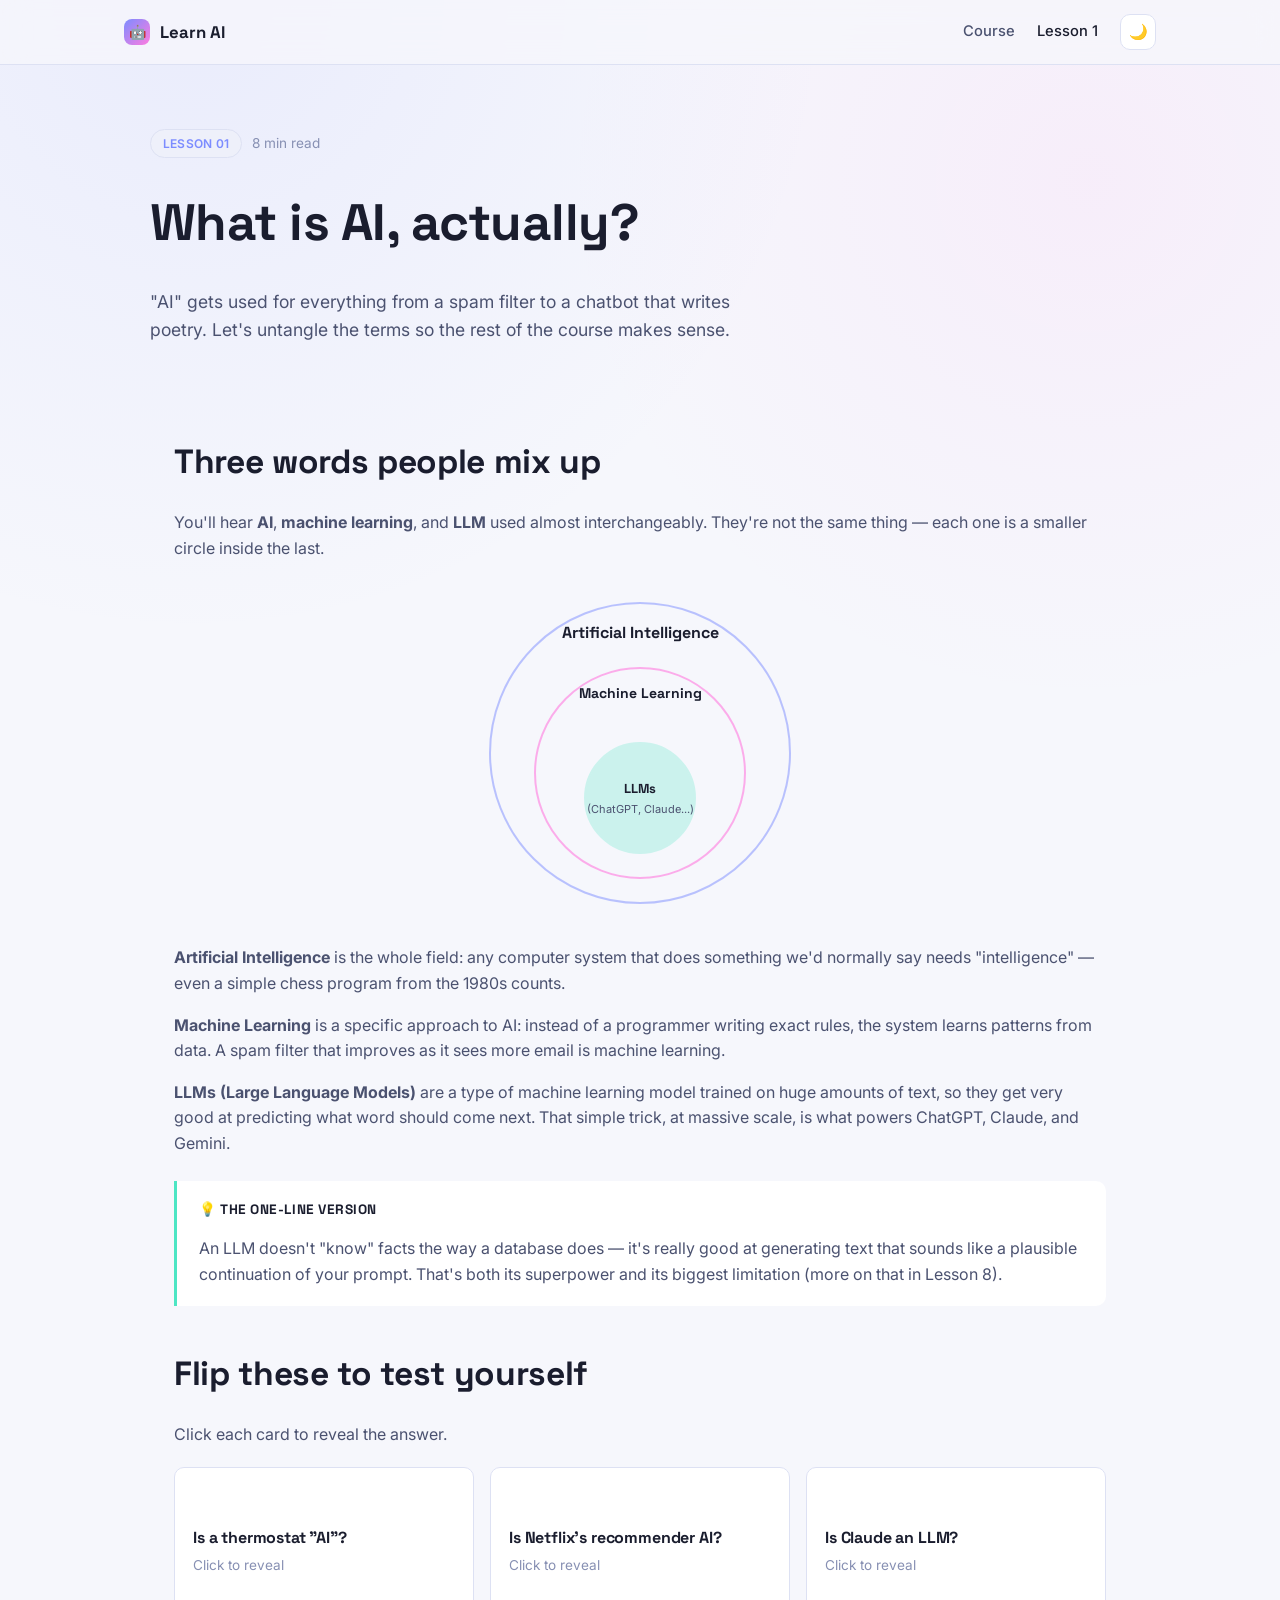
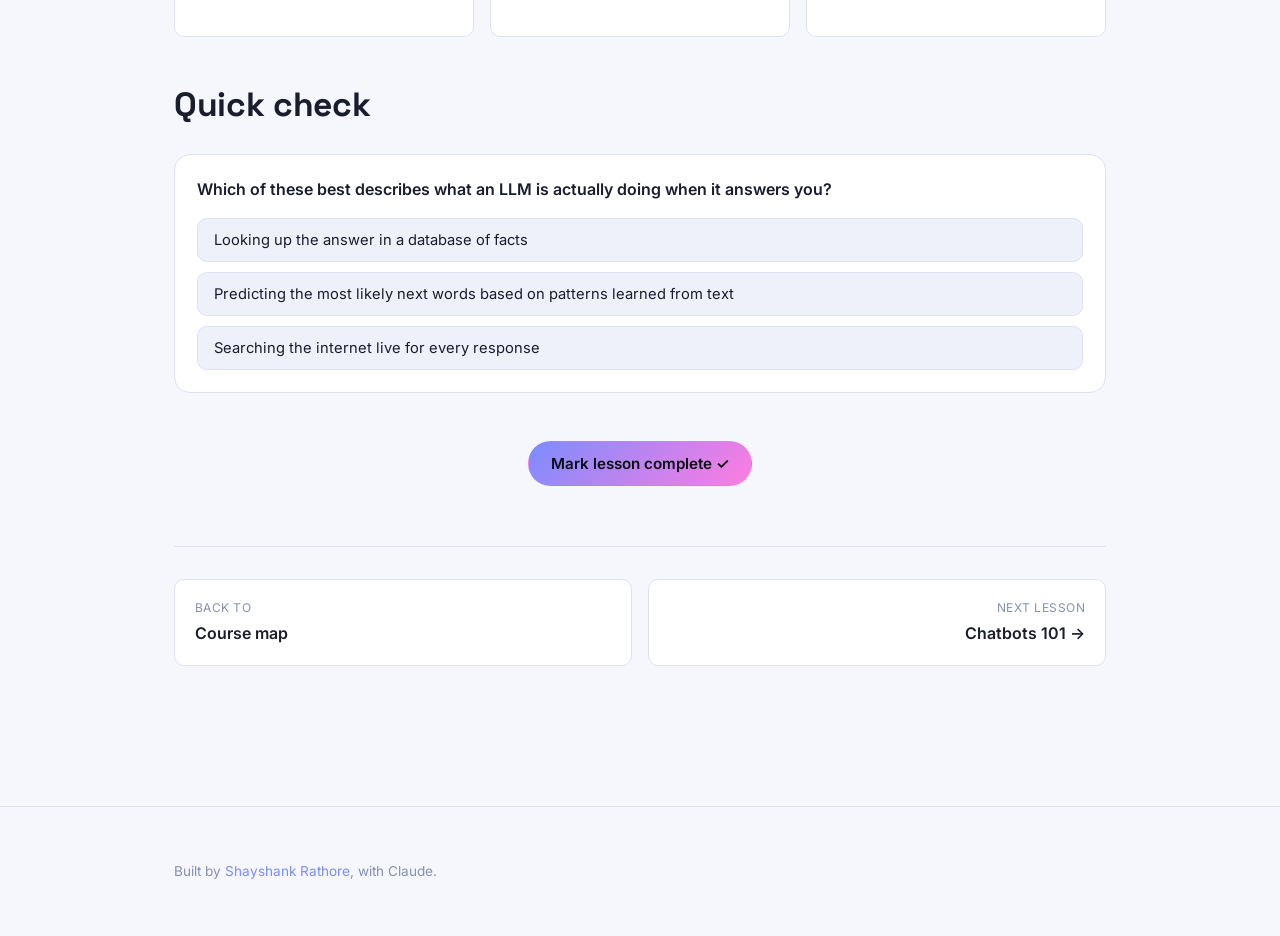
==== lessons/01-what-is-ai.html @ 83e0a73e "Add interactive Learn AI course: 8 lessons on using AI tools Beginner-friendly, browser-based course" ====
<!doctype html>
<html lang="en">
<head>
<meta charset="UTF-8">
<meta name="viewport" content="width=device-width, initial-scale=1.0">
<title>What is AI, actually? — Learn AI</title>
<link rel="icon" href="data:image/svg+xml,<svg xmlns=%22http://www.w3.org/2000/svg%22 viewBox=%220 0 100 100%22><text y=%22.9em%22 font-size=%2290%22>🤖</text></svg>">
<link rel="stylesheet" href="../assets/css/style.css">
</head>
<body data-lesson="what-is-ai">

<nav class="site-nav">
  <div class="wrap">
    <a href="../index.html" class="brand"><span class="logo-dot">🤖</span> Learn AI</a>
    <div class="nav-links">
      <a href="../index.html">Course</a>
      <a href="#" class="active">Lesson 1</a>
      <button class="theme-toggle" onclick="toggleTheme()" aria-label="Toggle theme">🌙</button>
    </div>
  </div>
</nav>

<header class="wrap lesson-hero">
  <div class="lesson-meta">
    <span class="pill">Lesson 01</span>
    <span style="color:var(--text-faint); font-size:0.85rem;">8 min read</span>
  </div>
  <h1>What is AI, actually?</h1>
  <p style="font-size:1.1rem; max-width:640px;">"AI" gets used for everything from a spam filter to a chatbot that writes poetry. Let's untangle the terms so the rest of the course makes sense.</p>
</header>

<main class="wrap lesson-body">

  <section>
    <h2>Three words people mix up</h2>
    <p>You'll hear <strong>AI</strong>, <strong>machine learning</strong>, and <strong>LLM</strong> used almost interchangeably. They're not the same thing — each one is a smaller circle inside the last.</p>

    <div style="display:flex; justify-content:center; margin: 32px 0;">
      <svg viewBox="0 0 420 320" style="width:100%; max-width:420px;">
        <circle cx="210" cy="160" r="150" fill="none" stroke="var(--accent)" stroke-width="2" opacity="0.5"/>
        <circle cx="210" cy="180" r="105" fill="none" stroke="var(--accent-2)" stroke-width="2" opacity="0.6"/>
        <circle cx="210" cy="205" r="55" fill="var(--accent-3)" opacity="0.25" stroke="var(--accent-3)" stroke-width="2"/>
        <text x="210" y="45" text-anchor="middle" fill="var(--text)" font-family="Space Grotesk, sans-serif" font-weight="700" font-size="16">Artificial Intelligence</text>
        <text x="210" y="105" text-anchor="middle" fill="var(--text)" font-family="Space Grotesk, sans-serif" font-weight="700" font-size="14">Machine Learning</text>
        <text x="210" y="200" text-anchor="middle" fill="var(--text)" font-family="Space Grotesk, sans-serif" font-weight="700" font-size="13">LLMs</text>
        <text x="210" y="220" text-anchor="middle" fill="var(--text-dim)" font-family="Inter, sans-serif" font-size="11">(ChatGPT, Claude...)</text>
      </svg>
    </div>

    <p><strong>Artificial Intelligence</strong> is the whole field: any computer system that does something we'd normally say needs "intelligence" — even a simple chess program from the 1980s counts.</p>
    <p><strong>Machine Learning</strong> is a specific approach to AI: instead of a programmer writing exact rules, the system learns patterns from data. A spam filter that improves as it sees more email is machine learning.</p>
    <p><strong>LLMs (Large Language Models)</strong> are a type of machine learning model trained on huge amounts of text, so they get very good at predicting what word should come next. That simple trick, at massive scale, is what powers ChatGPT, Claude, and Gemini.</p>

    <div class="callout tip">
      <span class="callout-label">💡 The one-line version</span>
      <p>An LLM doesn't "know" facts the way a database does — it's really good at generating text that sounds like a plausible continuation of your prompt. That's both its superpower and its biggest limitation (more on that in Lesson 8).</p>
    </div>
  </section>

  <section>
    <h2>Flip these to test yourself</h2>
    <p>Click each card to reveal the answer.</p>
    <div style="display:grid; grid-template-columns:repeat(auto-fit,minmax(180px,1fr)); gap:16px; margin-top:20px;">

      <div class="flip-card" onclick="this.classList.toggle('flipped')">
        <div class="flip-inner">
          <div class="flip-front"><h4 style="margin:0;">Is a thermostat "AI"?</h4><p style="margin:8px 0 0; font-size:0.85rem; color:var(--text-faint);">Click to reveal</p></div>
          <div class="flip-back">Not really — it just follows a fixed rule ("if temp &lt; X, turn on heat"). No learning, no adapting. That's traditional programming, not AI.</div>
        </div>
      </div>

      <div class="flip-card" onclick="this.classList.toggle('flipped')">
        <div class="flip-inner">
          <div class="flip-front"><h4 style="margin:0;">Is Netflix's recommender AI?</h4><p style="margin:8px 0 0; font-size:0.85rem; color:var(--text-faint);">Click to reveal</p></div>
          <div class="flip-back">Yes — it's machine learning. It learns patterns from millions of viewing histories rather than following hand-written rules.</div>
        </div>
      </div>

      <div class="flip-card" onclick="this.classList.toggle('flipped')">
        <div class="flip-inner">
          <div class="flip-front"><h4 style="margin:0;">Is Claude an LLM?</h4><p style="margin:8px 0 0; font-size:0.85rem; color:var(--text-faint);">Click to reveal</p></div>
          <div class="flip-back">Yes — Claude is a large language model made by Anthropic, trained on text to predict and generate language, and fine-tuned to be a helpful assistant.</div>
        </div>
      </div>

    </div>
  </section>

  <section>
    <h2>Quick check</h2>
    <div class="quiz" id="quiz1">
      <p style="margin-top:0; font-weight:600; color:var(--text);">Which of these best describes what an LLM is actually doing when it answers you?</p>
      <button class="quiz-opt" data-correct="false">Looking up the answer in a database of facts</button>
      <button class="quiz-opt" data-correct="true">Predicting the most likely next words based on patterns learned from text</button>
      <button class="quiz-opt" data-correct="false">Searching the internet live for every response</button>
      <div class="quiz-feedback" id="quiz1-feedback"></div>
    </div>
  </section>

  <div style="text-align:center; margin-top:20px;">
    <button class="btn btn-primary" onclick="markLessonComplete()">Mark lesson complete ✓</button>
    <p id="complete-marker" style="margin-top:10px; color:var(--accent-3); font-size:0.9rem;"></p>
  </div>

  <div class="lesson-nav-footer">
    <a href="../index.html" class="nav-card"><small>Back to</small><span>Course map</span></a>
    <a href="02-chatbots-101.html" class="nav-card next"><small>Next lesson</small><span>Chatbots 101 →</span></a>
  </div>

</main>

<footer class="site-footer">
  <div class="wrap"><p>Built by <a href="https://github.com/shayshankr" target="_blank" rel="noopener">Shayshank Rathore</a>, with Claude.</p></div>
</footer>

<script src="../assets/js/main.js"></script>
<script>
  document.querySelectorAll('#quiz1 .quiz-opt').forEach(btn => {
    btn.addEventListener('click', () => {
      const quiz = document.getElementById('quiz1');
      const fb = document.getElementById('quiz1-feedback');
      quiz.querySelectorAll('.quiz-opt').forEach(b => b.disabled = true);
      if (btn.dataset.correct === 'true') {
        btn.classList.add('correct');
        fb.textContent = '✓ Exactly — it\'s pattern prediction at massive scale, not lookup or live search.';
      } else {
        btn.classList.add('wrong');
        quiz.querySelector('[data-correct="true"]').classList.add('correct');
        fb.textContent = 'Not quite — the correct answer is highlighted above. LLMs predict likely next words from learned patterns.';
      }
      fb.classList.add('show');
    });
  });
</script>
</body>
</html>
---- assets/css/style.css ----
/* Learn AI — shared design system */

@import url('https://fonts.googleapis.com/css2?family=Space+Grotesk:wght@500;600;700&family=Inter:wght@400;500;600;700&family=JetBrains+Mono:wght@400;500&display=swap');

:root {
  --bg: #0b0e17;
  --bg-elevated: #12162238;
  --panel: #131826;
  --panel-2: #1a2033;
  --border: #262e46;
  --text: #eef1fb;
  --text-dim: #9aa4c4;
  --text-faint: #626d92;
  --accent: #7c8cff;
  --accent-2: #ff7ce0;
  --accent-3: #4de6c4;
  --accent-4: #ffb84d;
  --grad: linear-gradient(135deg, var(--accent) 0%, var(--accent-2) 100%);
  --grad-warm: linear-gradient(135deg, var(--accent-4) 0%, var(--accent-2) 100%);
  --grad-cool: linear-gradient(135deg, var(--accent-3) 0%, var(--accent) 100%);
  --radius: 16px;
  --radius-sm: 10px;
  --shadow: 0 20px 60px -20px rgba(0,0,0,0.5);
  --font-display: 'Space Grotesk', 'Segoe UI', system-ui, sans-serif;
  --font-body: 'Inter', 'Segoe UI', system-ui, sans-serif;
  --font-mono: 'JetBrains Mono', ui-monospace, monospace;
}

:root[data-theme="light"] {
  --bg: #f6f7fc;
  --panel: #ffffff;
  --panel-2: #eef0fa;
  --border: #dde1f3;
  --text: #1a1d2e;
  --text-dim: #4b5270;
  --text-faint: #8790b3;
  --shadow: 0 20px 50px -20px rgba(30,40,90,0.18);
}

@media (prefers-color-scheme: light) {
  :root:not([data-theme="dark"]) {
    --bg: #f6f7fc;
    --panel: #ffffff;
    --panel-2: #eef0fa;
    --border: #dde1f3;
    --text: #1a1d2e;
    --text-dim: #4b5270;
    --text-faint: #8790b3;
    --shadow: 0 20px 50px -20px rgba(30,40,90,0.18);
  }
}

* { box-sizing: border-box; }
html { scroll-behavior: smooth; }

body {
  margin: 0;
  background: var(--bg);
  color: var(--text);
  font-family: var(--font-body);
  line-height: 1.6;
  transition: background .25s ease, color .25s ease;
  background-image:
    radial-gradient(circle at 15% 0%, rgba(124,140,255,0.10), transparent 45%),
    radial-gradient(circle at 85% 20%, rgba(255,124,224,0.08), transparent 40%);
  background-attachment: fixed;
}

h1, h2, h3, h4 { font-family: var(--font-display); line-height: 1.2; letter-spacing: -0.01em; }
h1 { font-size: clamp(2rem, 5vw, 3.2rem); font-weight: 700; }
h2 { font-size: clamp(1.5rem, 3vw, 2.1rem); font-weight: 700; margin-top: 3rem; }
h3 { font-size: 1.3rem; font-weight: 600; }
p { color: var(--text-dim); }
a { color: var(--accent); text-decoration: none; }
code, pre { font-family: var(--font-mono); }

.wrap { max-width: 980px; margin: 0 auto; padding: 0 24px; }

/* ---- Nav ---- */
.site-nav {
  position: sticky; top: 0; z-index: 50;
  backdrop-filter: blur(14px);
  background: color-mix(in srgb, var(--bg) 78%, transparent);
  border-bottom: 1px solid var(--border);
}
.site-nav .wrap { max-width: 1080px; display: flex; align-items: center; justify-content: space-between; height: 64px; }
.brand { display: flex; align-items: center; gap: 10px; font-family: var(--font-display); font-weight: 700; font-size: 1.05rem; color: var(--text); }
.brand .logo-dot { width: 26px; height: 26px; border-radius: 8px; background: var(--grad); display: inline-flex; align-items: center; justify-content: center; font-size: 14px; }
.nav-links { display: flex; align-items: center; gap: 22px; }
.nav-links a { color: var(--text-dim); font-size: 0.92rem; font-weight: 500; }
.nav-links a:hover, .nav-links a.active { color: var(--text); }
.theme-toggle {
  border: 1px solid var(--border); background: var(--panel); color: var(--text);
  width: 36px; height: 36px; border-radius: 10px; cursor: pointer; font-size: 15px;
  display: flex; align-items: center; justify-content: center;
}
.theme-toggle:hover { border-color: var(--accent); }

/* ---- Buttons ---- */
.btn {
  display: inline-flex; align-items: center; gap: 8px;
  padding: 12px 22px; border-radius: 999px; font-weight: 600; font-size: 0.95rem;
  border: 1px solid transparent; cursor: pointer; transition: transform .15s ease, box-shadow .15s ease;
  font-family: var(--font-body);
}
.btn-primary { background: var(--grad); color: #0b0e17; }
.btn-primary:hover { transform: translateY(-2px); box-shadow: 0 10px 30px -10px rgba(124,140,255,0.6); }
.btn-ghost { background: var(--panel); color: var(--text); border-color: var(--border); }
.btn-ghost:hover { border-color: var(--accent); color: var(--accent); transform: translateY(-2px); }
.btn-sm { padding: 8px 16px; font-size: 0.85rem; }

/* ---- Cards / panels ---- */
.card {
  background: var(--panel); border: 1px solid var(--border); border-radius: var(--radius);
  padding: 24px; box-shadow: var(--shadow);
}
.pill {
  display: inline-block; padding: 4px 12px; border-radius: 999px; font-size: 0.75rem;
  font-weight: 600; letter-spacing: 0.02em; text-transform: uppercase;
  background: var(--panel-2); color: var(--accent); border: 1px solid var(--border);
}

/* ---- Lesson layout ---- */
.lesson-hero { padding: 64px 0 32px; }
.lesson-meta { display: flex; gap: 10px; align-items: center; margin-bottom: 18px; flex-wrap: wrap; }
.lesson-body { padding-bottom: 80px; }
.lesson-body section { margin-bottom: 48px; }
.callout {
  border-left: 3px solid var(--accent); background: var(--panel); border-radius: 0 var(--radius-sm) var(--radius-sm) 0;
  padding: 18px 22px; margin: 24px 0;
}
.callout.warn { border-color: var(--accent-4); }
.callout.tip { border-color: var(--accent-3); }
.callout p:last-child { margin-bottom: 0; }
.callout-label { font-family: var(--font-display); font-weight: 700; font-size: 0.85rem; text-transform: uppercase; letter-spacing: 0.04em; margin-bottom: 6px; display: block; }

.lesson-nav-footer {
  display: flex; justify-content: space-between; gap: 16px; margin-top: 60px; padding-top: 32px; border-top: 1px solid var(--border);
}
.lesson-nav-footer a { flex: 1; }
.lesson-nav-footer .nav-card { display: block; padding: 18px 20px; border-radius: var(--radius-sm); border: 1px solid var(--border); background: var(--panel); }
.lesson-nav-footer .nav-card:hover { border-color: var(--accent); }
.lesson-nav-footer .nav-card small { display: block; color: var(--text-faint); font-size: 0.75rem; text-transform: uppercase; letter-spacing: 0.04em; margin-bottom: 4px; }
.lesson-nav-footer .nav-card span { color: var(--text); font-weight: 600; }
.lesson-nav-footer .next { text-align: right; }

/* ---- Progress dots on home ---- */
.progress-track { height: 6px; background: var(--panel-2); border-radius: 999px; overflow: hidden; border: 1px solid var(--border); }
.progress-fill { height: 100%; background: var(--grad); border-radius: 999px; transition: width .4s ease; }

/* ---- Grid of lesson cards ---- */
.lesson-grid { display: grid; grid-template-columns: repeat(auto-fit, minmax(260px, 1fr)); gap: 18px; margin-top: 24px; }
.lesson-card {
  position: relative; display: block; padding: 22px; border-radius: var(--radius); border: 1px solid var(--border);
  background: var(--panel); overflow: hidden; transition: transform .2s ease, border-color .2s ease;
}
.lesson-card:hover { transform: translateY(-4px); border-color: var(--accent); }
.lesson-card .num { font-family: var(--font-mono); color: var(--text-faint); font-size: 0.8rem; }
.lesson-card h3 { margin: 10px 0 6px; color: var(--text); }
.lesson-card p { font-size: 0.9rem; margin: 0; }
.lesson-card .done-badge { position: absolute; top: 18px; right: 18px; font-size: 1.1rem; opacity: 0; transition: opacity .2s ease; }
.lesson-card.done .done-badge { opacity: 1; }
.lesson-card.done { border-color: var(--accent-3); }

/* ---- Interactive widgets shared ---- */
.chat-box { border: 1px solid var(--border); border-radius: var(--radius); background: var(--panel); overflow: hidden; }
.chat-header { padding: 12px 18px; border-bottom: 1px solid var(--border); display: flex; gap: 8px; align-items: center; font-size: 0.85rem; color: var(--text-faint); }
.chat-dot { width: 9px; height: 9px; border-radius: 50%; }
.chat-log { padding: 18px; display: flex; flex-direction: column; gap: 14px; min-height: 120px; max-height: 340px; overflow-y: auto; }
.msg { max-width: 85%; padding: 10px 14px; border-radius: 14px; font-size: 0.92rem; }
.msg.user { align-self: flex-end; background: var(--grad); color: #0b0e17; border-bottom-right-radius: 4px; }
.msg.ai { align-self: flex-start; background: var(--panel-2); color: var(--text); border-bottom-left-radius: 4px; }
.chat-input-row { display: flex; gap: 8px; padding: 14px; border-top: 1px solid var(--border); }
.chat-input-row input { flex: 1; background: var(--panel-2); border: 1px solid var(--border); border-radius: 999px; padding: 10px 16px; color: var(--text); font-family: var(--font-body); }
.chat-input-row input:focus { outline: none; border-color: var(--accent); }

.quiz { background: var(--panel); border: 1px solid var(--border); border-radius: var(--radius); padding: 22px; }
.quiz-opt { display: block; width: 100%; text-align: left; padding: 12px 16px; margin-top: 10px; border-radius: var(--radius-sm); border: 1px solid var(--border); background: var(--panel-2); color: var(--text); cursor: pointer; font-family: var(--font-body); font-size: 0.92rem; }
.quiz-opt:hover { border-color: var(--accent); }
.quiz-opt.correct { border-color: var(--accent-3); background: color-mix(in srgb, var(--accent-3) 15%, var(--panel-2)); }
.quiz-opt.wrong { border-color: #ff6b7a; background: color-mix(in srgb, #ff6b7a 15%, var(--panel-2)); }
.quiz-feedback { margin-top: 12px; font-size: 0.9rem; display: none; }
.quiz-feedback.show { display: block; }

.tool-compare { display: grid; grid-template-columns: repeat(auto-fit, minmax(200px,1fr)); gap: 14px; }
.tool-card { border: 1px solid var(--border); background: var(--panel); border-radius: var(--radius-sm); padding: 16px; }
.tool-card .icon { font-size: 1.6rem; }
.tool-card h4 { margin: 8px 0 4px; font-family: var(--font-display); }
.tool-card ul { padding-left: 18px; margin: 8px 0 0; font-size: 0.85rem; color: var(--text-dim); }

.flip-card { perspective: 1200px; height: 170px; }
.flip-inner { position: relative; width: 100%; height: 100%; transition: transform .5s; transform-style: preserve-3d; cursor: pointer; }
.flip-card.flipped .flip-inner { transform: rotateY(180deg); }
.flip-front, .flip-back { position: absolute; inset: 0; backface-visibility: hidden; border-radius: var(--radius-sm); border: 1px solid var(--border); padding: 18px; display: flex; flex-direction: column; justify-content: center; }
.flip-front { background: var(--panel); }
.flip-back { background: var(--panel-2); transform: rotateY(180deg); font-size: 0.88rem; }

.slider-row { display: flex; align-items: center; gap: 14px; margin: 18px 0; }
.slider-row input[type=range] { flex: 1; accent-color: var(--accent); }

footer.site-footer { border-top: 1px solid var(--border); padding: 40px 0; margin-top: 60px; }
footer.site-footer p { font-size: 0.85rem; color: var(--text-faint); }

@media (max-width: 640px) {
  .nav-links { display: none; }
  .lesson-nav-footer { flex-direction: column; }
}
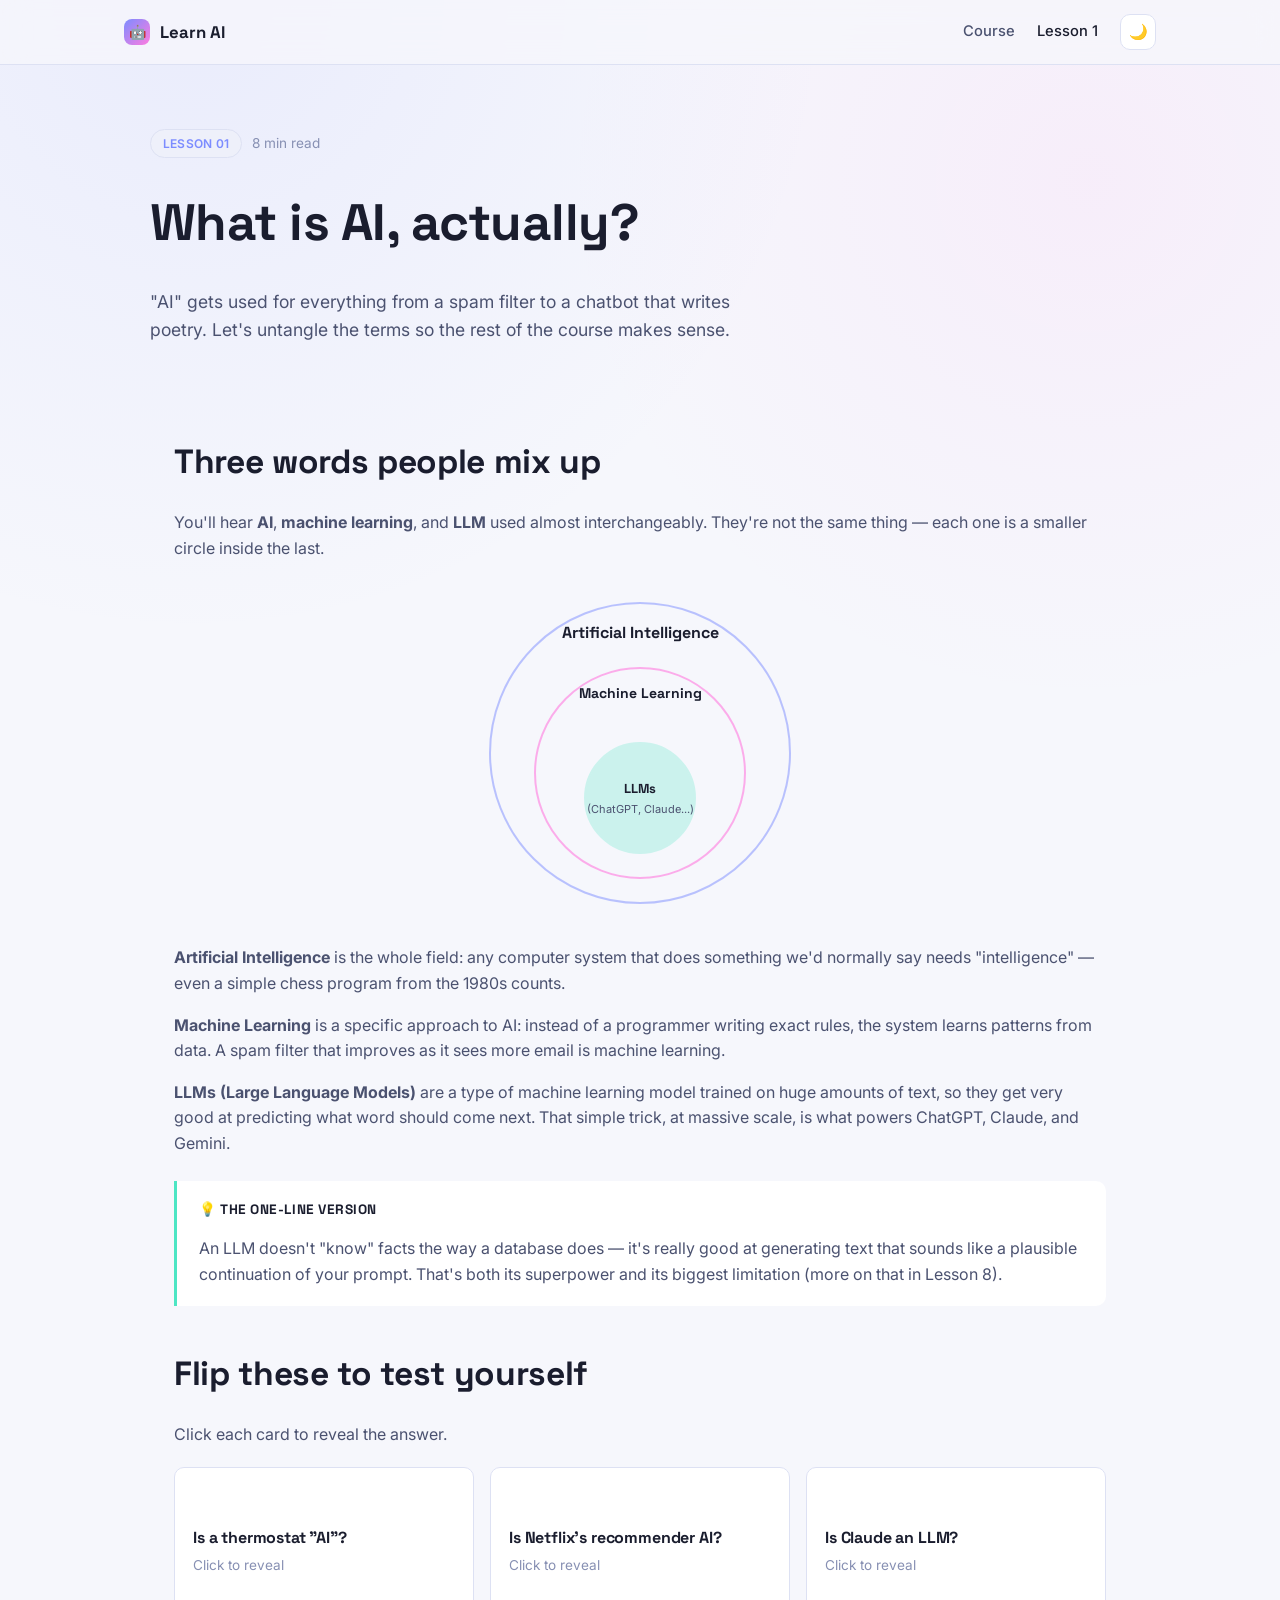
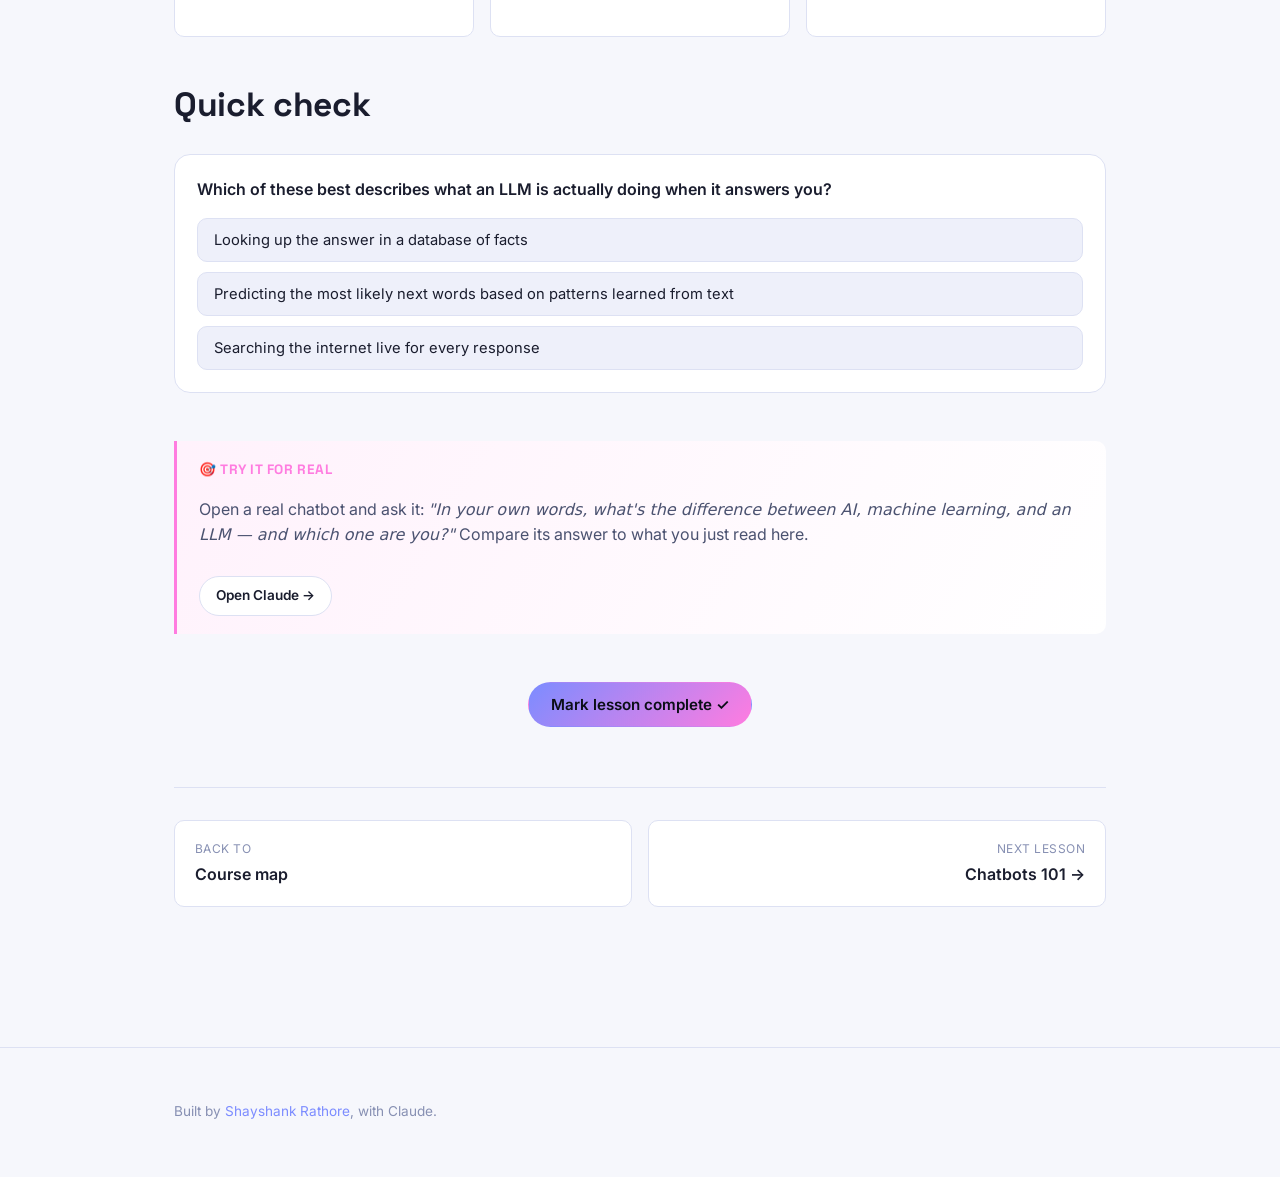
==== commit 19613247: "Add "Try it for real" nudge to every lesson Each lesson ends with a concrete real-world action and a" ====
--- a/lessons/01-what-is-ai.html
+++ b/lessons/01-what-is-ai.html
@@ -97,6 +97,14 @@
     </div>
   </section>
 
+  <section>
+    <div class="callout real">
+      <span class="callout-label">🎯 Try it for real</span>
+      <p>Open a real chatbot and ask it: <em>"In your own words, what's the difference between AI, machine learning, and an LLM — and which one are you?"</em> Compare its answer to what you just read here.</p>
+      <a href="https://claude.ai" target="_blank" rel="noopener" class="btn btn-ghost btn-sm">Open Claude →</a>
+    </div>
+  </section>
+
   <div style="text-align:center; margin-top:20px;">
     <button class="btn btn-primary" onclick="markLessonComplete()">Mark lesson complete ✓</button>
     <p id="complete-marker" style="margin-top:10px; color:var(--accent-3); font-size:0.9rem;"></p>
--- a/assets/css/style.css
+++ b/assets/css/style.css
@@ -131,8 +131,14 @@
 }
 .callout.warn { border-color: var(--accent-4); }
 .callout.tip { border-color: var(--accent-3); }
+.callout.real {
+  border-left-color: var(--accent-2);
+  background: linear-gradient(120deg, color-mix(in srgb, var(--accent-2) 10%, var(--panel)), var(--panel));
+}
 .callout p:last-child { margin-bottom: 0; }
 .callout-label { font-family: var(--font-display); font-weight: 700; font-size: 0.85rem; text-transform: uppercase; letter-spacing: 0.04em; margin-bottom: 6px; display: block; }
+.callout.real .callout-label { color: var(--accent-2); }
+.callout.real .btn { margin-top: 12px; }
 
 .lesson-nav-footer {
   display: flex; justify-content: space-between; gap: 16px; margin-top: 60px; padding-top: 32px; border-top: 1px solid var(--border);
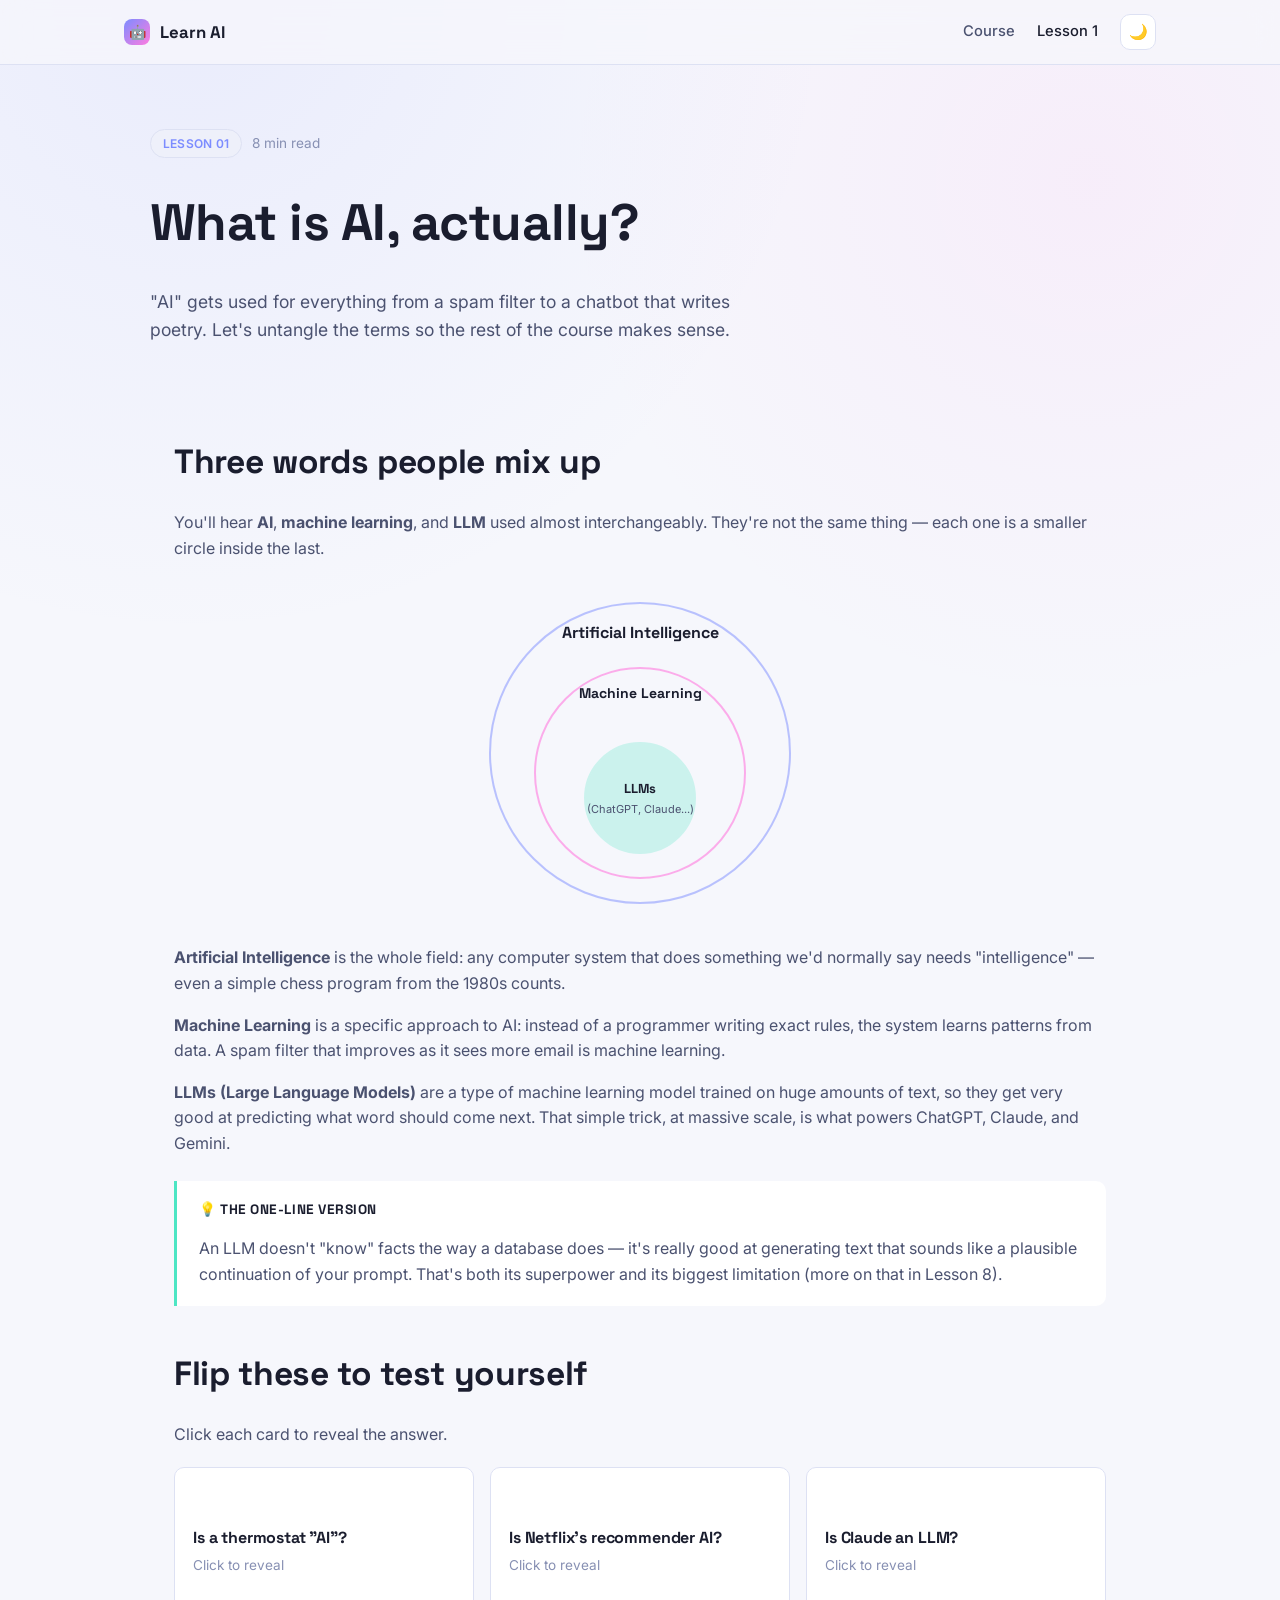
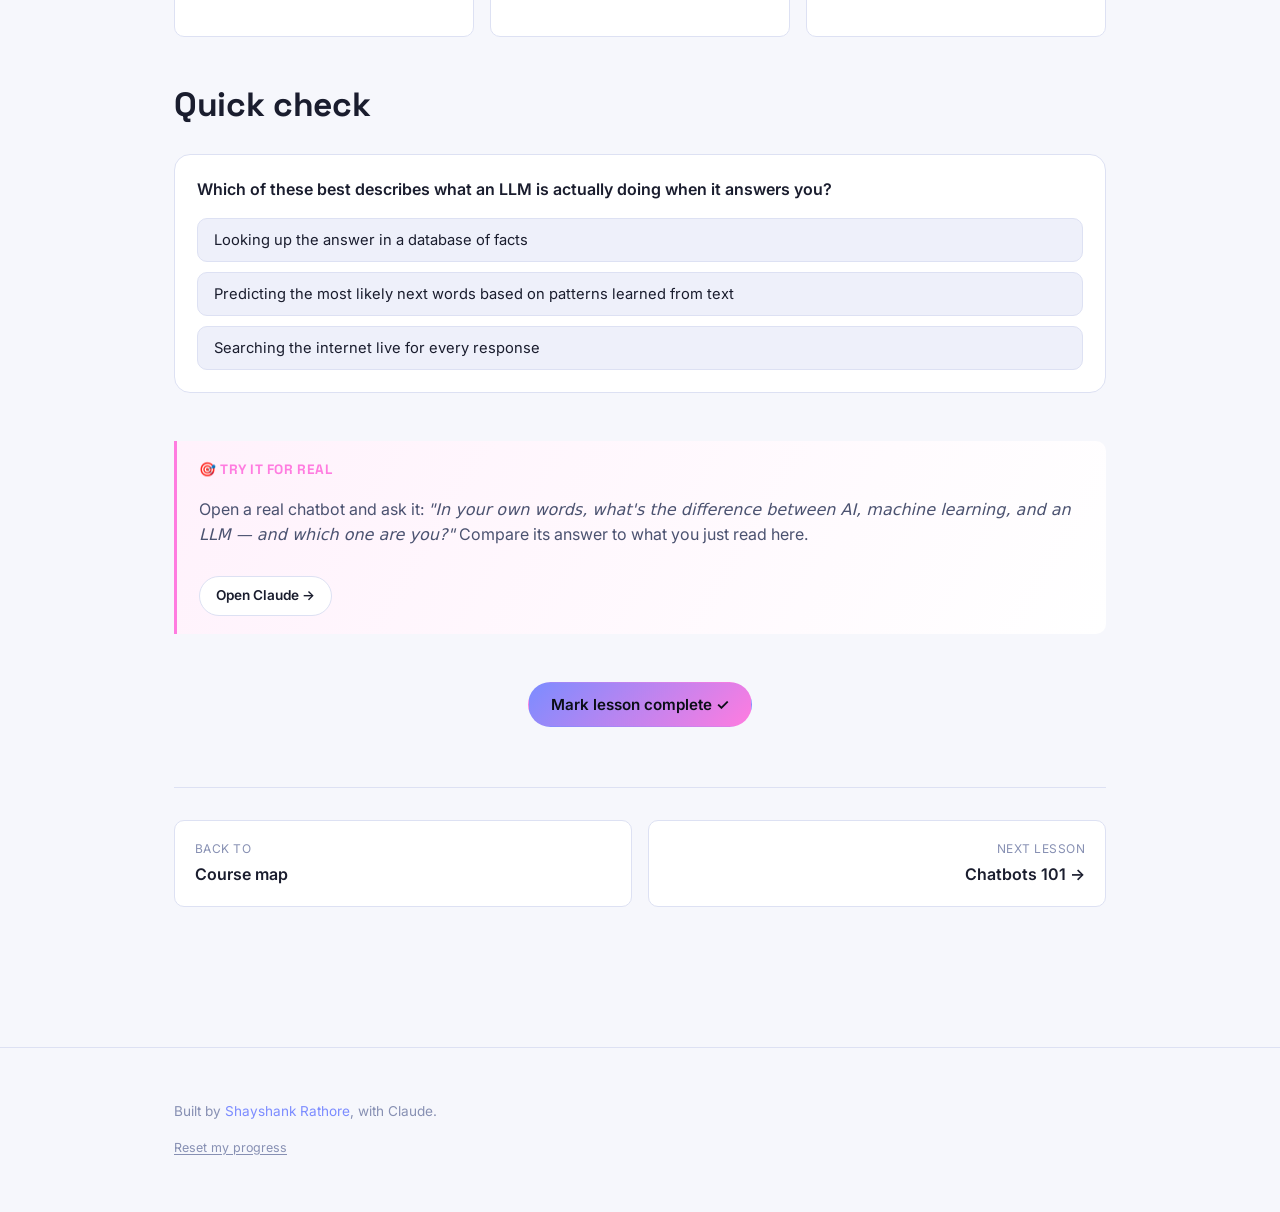
==== commit f9416ceb: "Add reset-progress link to every page footer Progress is stored per-browser in localStorage with no " ====
--- a/lessons/01-what-is-ai.html
+++ b/lessons/01-what-is-ai.html
@@ -118,7 +118,10 @@
 </main>
 
 <footer class="site-footer">
-  <div class="wrap"><p>Built by <a href="https://github.com/shayshankr" target="_blank" rel="noopener">Shayshank Rathore</a>, with Claude.</p></div>
+  <div class="wrap">
+    <p>Built by <a href="https://github.com/shayshankr" target="_blank" rel="noopener">Shayshank Rathore</a>, with Claude.</p>
+    <p style="margin-top:8px;"><button class="reset-link" onclick="resetProgress()">Reset my progress</button></p>
+  </div>
 </footer>
 
 <script src="../assets/js/main.js"></script>
--- a/assets/css/style.css
+++ b/assets/css/style.css
@@ -206,6 +206,8 @@
 
 footer.site-footer { border-top: 1px solid var(--border); padding: 40px 0; margin-top: 60px; }
 footer.site-footer p { font-size: 0.85rem; color: var(--text-faint); }
+.reset-link { font-size: 0.78rem; color: var(--text-faint); text-decoration: underline; text-underline-offset: 2px; cursor: pointer; background: none; border: none; padding: 0; font-family: var(--font-body); }
+.reset-link:hover { color: var(--accent); }
 
 @media (max-width: 640px) {
   .nav-links { display: none; }
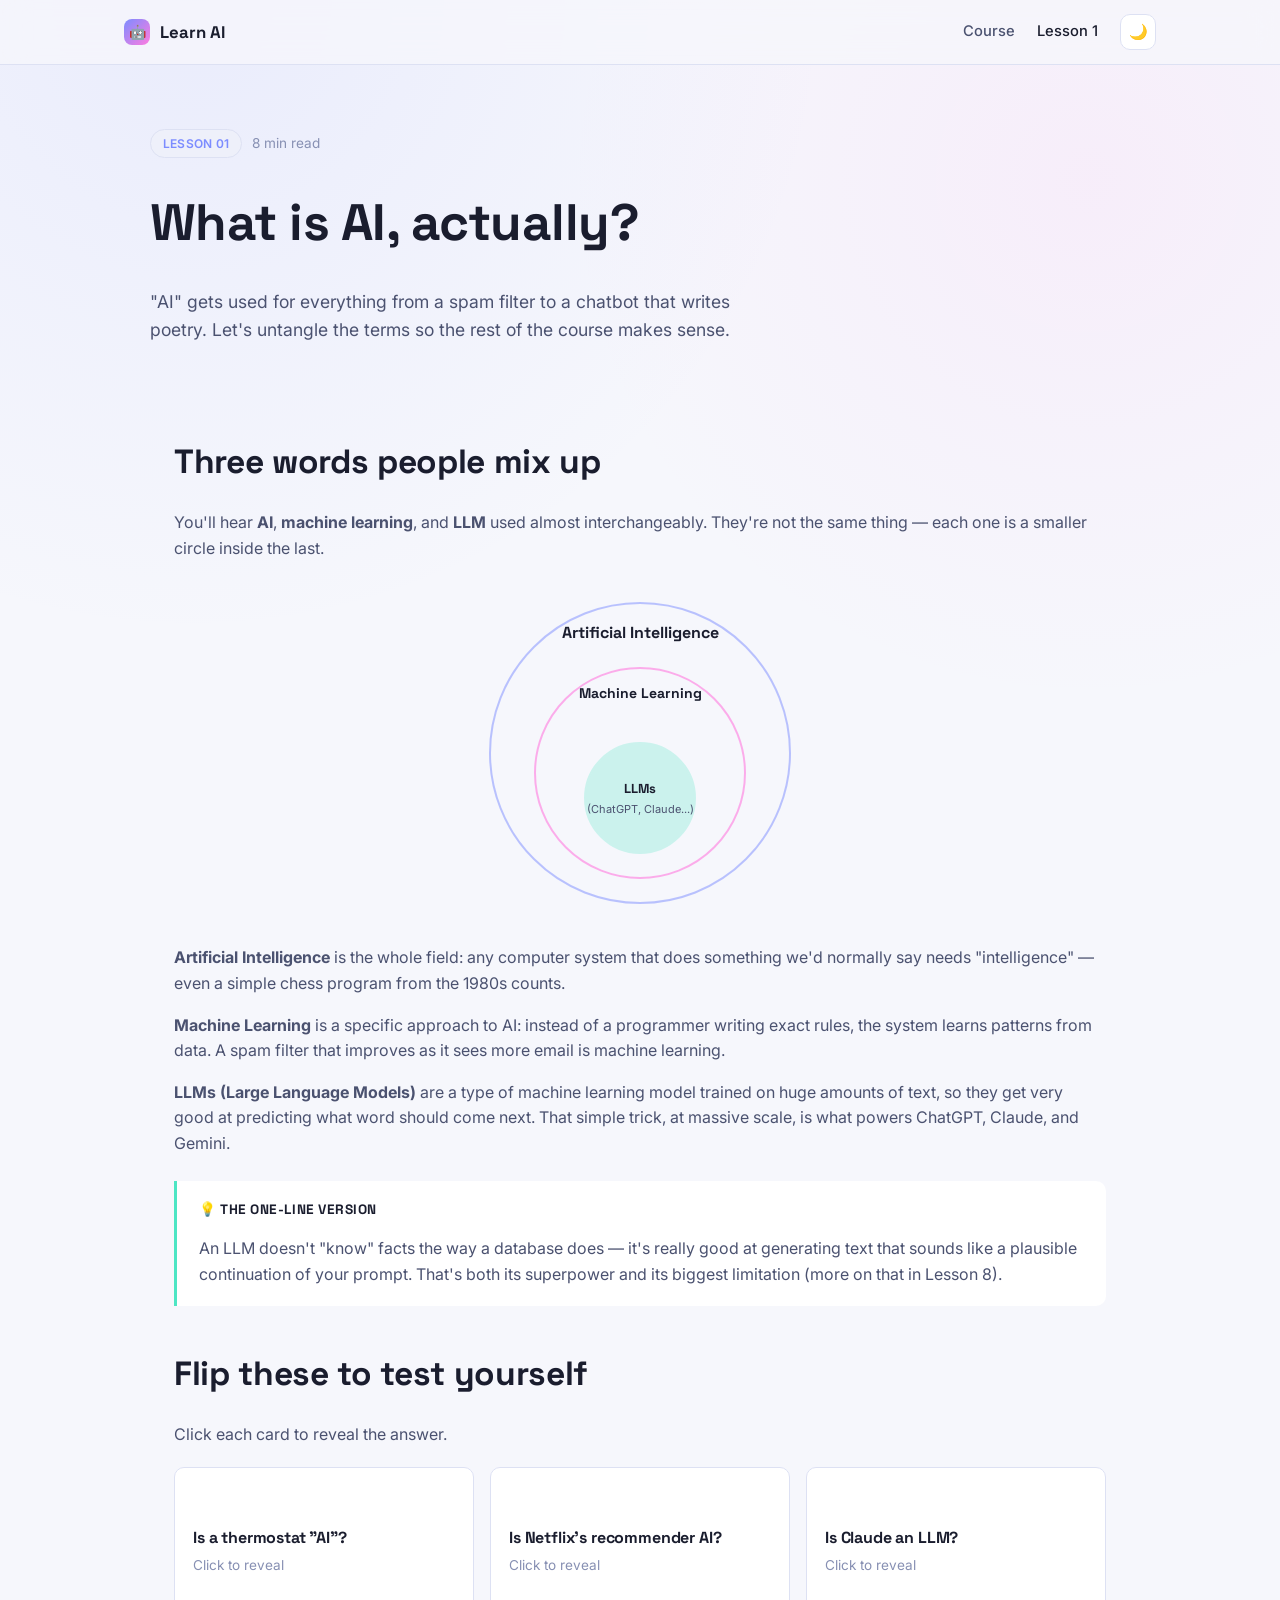
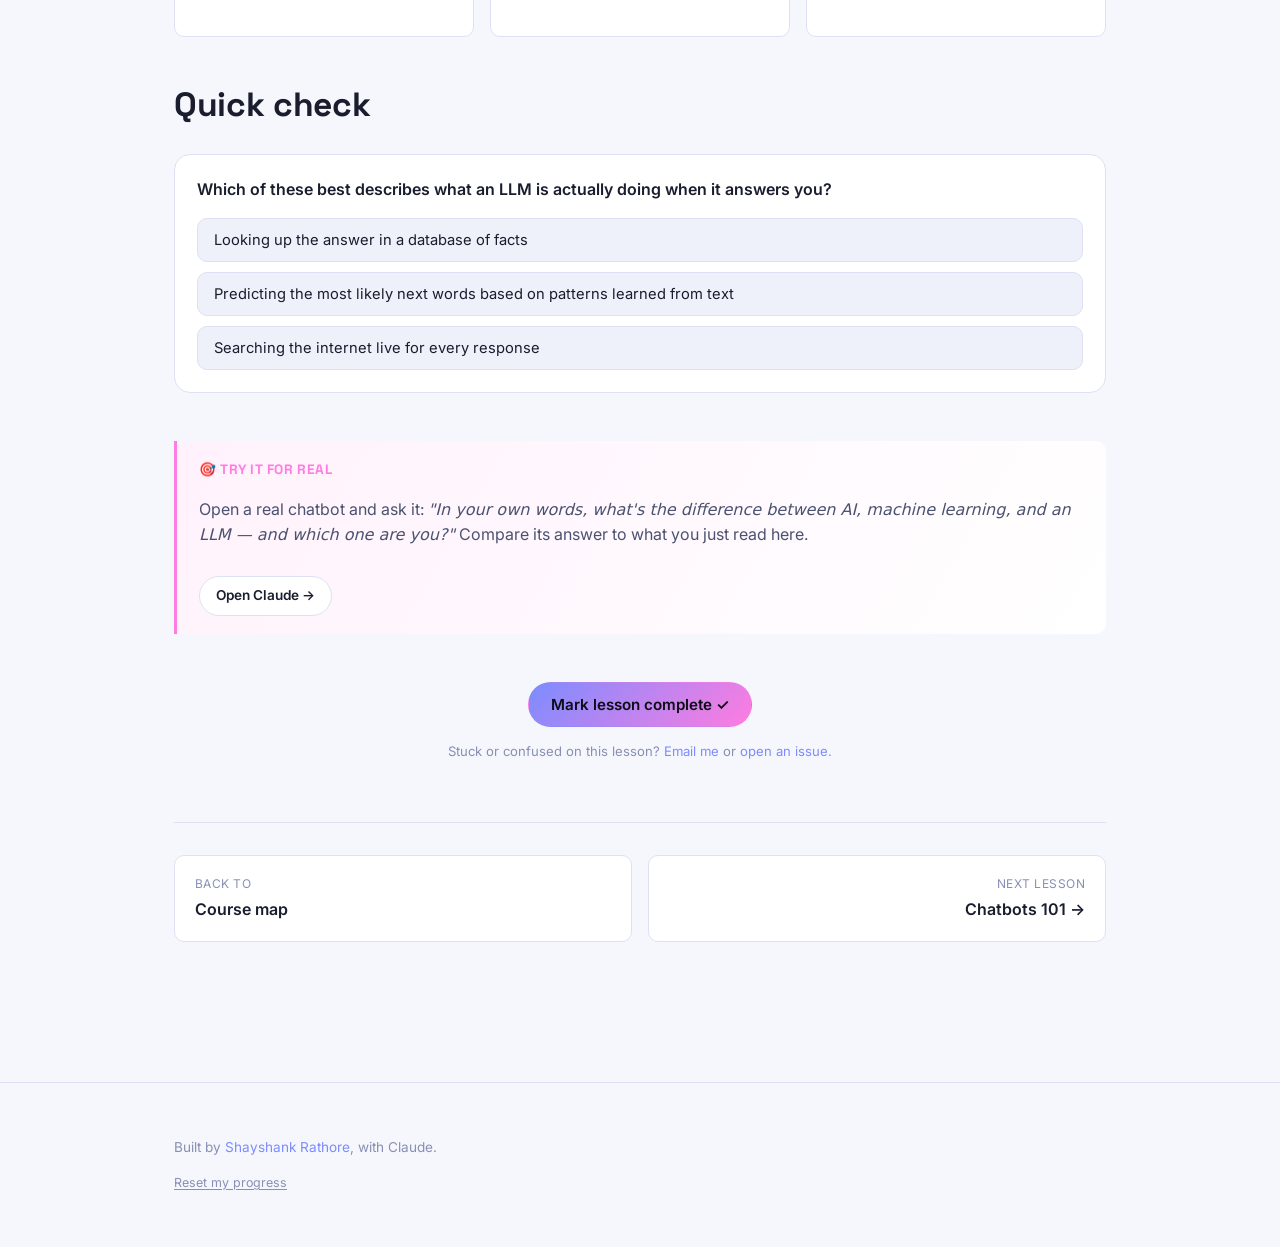
==== commit f3f95749: "Add feedback channel, MIT license, and flip-card keyboard access - Every lesson and the home page fo" ====
--- a/lessons/01-what-is-ai.html
+++ b/lessons/01-what-is-ai.html
@@ -62,21 +62,21 @@
     <p>Click each card to reveal the answer.</p>
     <div style="display:grid; grid-template-columns:repeat(auto-fit,minmax(180px,1fr)); gap:16px; margin-top:20px;">
 
-      <div class="flip-card" onclick="this.classList.toggle('flipped')">
+      <div class="flip-card" tabindex="0" role="button" aria-pressed="false" onclick="this.classList.toggle('flipped')" onkeydown="if(event.key==='Enter'||event.key===' '){event.preventDefault();this.classList.toggle('flipped');}">
         <div class="flip-inner">
           <div class="flip-front"><h4 style="margin:0;">Is a thermostat "AI"?</h4><p style="margin:8px 0 0; font-size:0.85rem; color:var(--text-faint);">Click to reveal</p></div>
           <div class="flip-back">Not really — it just follows a fixed rule ("if temp &lt; X, turn on heat"). No learning, no adapting. That's traditional programming, not AI.</div>
         </div>
       </div>
 
-      <div class="flip-card" onclick="this.classList.toggle('flipped')">
+      <div class="flip-card" tabindex="0" role="button" aria-pressed="false" onclick="this.classList.toggle('flipped')" onkeydown="if(event.key==='Enter'||event.key===' '){event.preventDefault();this.classList.toggle('flipped');}">
         <div class="flip-inner">
           <div class="flip-front"><h4 style="margin:0;">Is Netflix's recommender AI?</h4><p style="margin:8px 0 0; font-size:0.85rem; color:var(--text-faint);">Click to reveal</p></div>
           <div class="flip-back">Yes — it's machine learning. It learns patterns from millions of viewing histories rather than following hand-written rules.</div>
         </div>
       </div>
 
-      <div class="flip-card" onclick="this.classList.toggle('flipped')">
+      <div class="flip-card" tabindex="0" role="button" aria-pressed="false" onclick="this.classList.toggle('flipped')" onkeydown="if(event.key==='Enter'||event.key===' '){event.preventDefault();this.classList.toggle('flipped');}">
         <div class="flip-inner">
           <div class="flip-front"><h4 style="margin:0;">Is Claude an LLM?</h4><p style="margin:8px 0 0; font-size:0.85rem; color:var(--text-faint);">Click to reveal</p></div>
           <div class="flip-back">Yes — Claude is a large language model made by Anthropic, trained on text to predict and generate language, and fine-tuned to be a helpful assistant.</div>
@@ -108,6 +108,7 @@
   <div style="text-align:center; margin-top:20px;">
     <button class="btn btn-primary" onclick="markLessonComplete()">Mark lesson complete ✓</button>
     <p id="complete-marker" style="margin-top:10px; color:var(--accent-3); font-size:0.9rem;"></p>
+    <p style="margin-top:14px; font-size:0.82rem; color:var(--text-faint);">Stuck or confused on this lesson? <a href="mailto:shayshankr@gmail.com?subject=Learn%20AI%20-%20Lesson%201%20feedback">Email me</a> or <a href="https://github.com/shayshankr/learn-ai/issues/new" target="_blank" rel="noopener">open an issue</a>.</p>
   </div>
 
   <div class="lesson-nav-footer">
--- a/assets/css/style.css
+++ b/assets/css/style.css
@@ -195,6 +195,7 @@
 .tool-card ul { padding-left: 18px; margin: 8px 0 0; font-size: 0.85rem; color: var(--text-dim); }
 
 .flip-card { perspective: 1200px; height: 170px; }
+.flip-card:focus-visible { outline: 2px solid var(--accent); outline-offset: 4px; border-radius: var(--radius-sm); }
 .flip-inner { position: relative; width: 100%; height: 100%; transition: transform .5s; transform-style: preserve-3d; cursor: pointer; }
 .flip-card.flipped .flip-inner { transform: rotateY(180deg); }
 .flip-front, .flip-back { position: absolute; inset: 0; backface-visibility: hidden; border-radius: var(--radius-sm); border: 1px solid var(--border); padding: 18px; display: flex; flex-direction: column; justify-content: center; }
